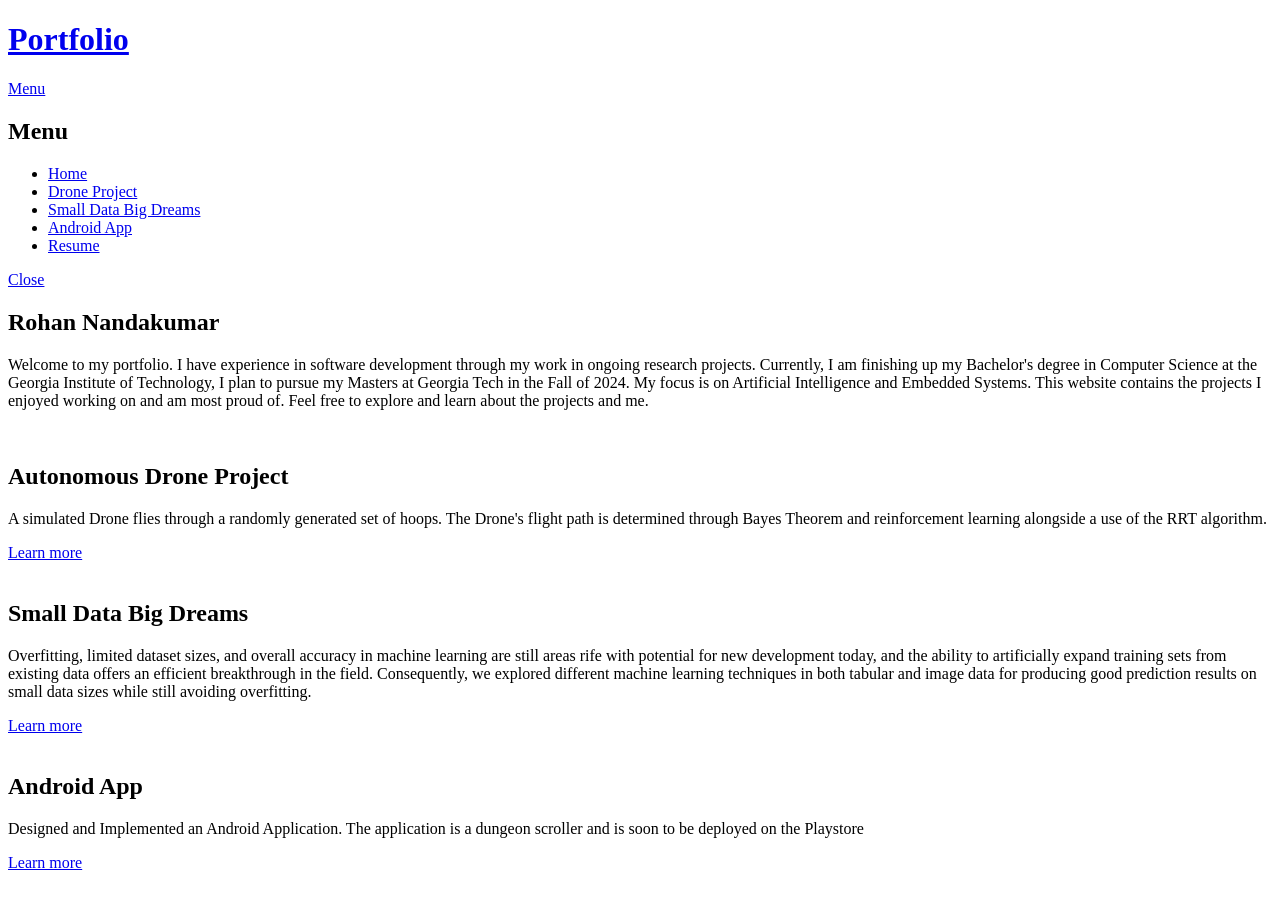
==== index.html @ 7eb334f2 "Update index.html edited about me" ====
<!DOCTYPE HTML>
<!--
	Solid State by HTML5 UP
	html5up.net | @ajlkn
	Free for personal and commercial use under the CCA 3.0 license (html5up.net/license)
-->
<html>
	<head>
		<title>Rohan's Portfolio</title>
		<meta charset="utf-8" />
		<meta name="viewport" content="width=device-width, initial-scale=1, user-scalable=no" />
		<link rel="stylesheet" href="assets/css/main.css" />
		<noscript><link rel="stylesheet" href="assets/css/noscript.css" /></noscript>
	</head>
	<body class="is-preload">

		<!-- Page Wrapper -->
			<div id="page-wrapper">

				<!-- Header -->
					<header id="header" class="alt">
						<h1><a href="index.html">Portfolio</a></h1>
						<nav>
							<a href="#menu">Menu</a>
						</nav>
					</header>

				<!-- Menu -->
					<nav id="menu">
						<div class="inner">
							<h2>Menu</h2>
							<ul class="links">
								<li><a href="index.html">Home</a></li>
								<li><a href="dronep.html">Drone Project</a></li>
								<li><a href="https://rnandakumar2001.github.io/smalldatabigdreams.github.io/">Small Data Big Dreams</a></li>
								<li><a href="https://cs2340-team43.github.io/Team43.github.io/">Android App</a></li>
								<li><a href="#">Resume</a></li>
							</ul>
							<a href="#" class="close">Close</a>
						</div>
					</nav>

				<!-- Banner -->
					<section id="banner">
						<div class="inner">
							<div class="logo"><span class="icon fa-gem"></span></div>
							<h2>Rohan Nandakumar</h2>
							<p>Welcome to my portfolio. I have experience in software development through my work in ongoing research projects. Currently, I am finishing up my Bachelor's degree in Computer Science at the Georgia Institute of Technology, I plan to pursue my Masters at Georgia Tech in the Fall of 2024. My focus is on Artificial Intelligence and Embedded Systems. This website contains the projects I enjoyed working on and am most proud of. Feel free to explore and learn about the projects and me.</p>
						</div>
					</section>

				<!-- Wrapper -->
					<section id="wrapper">

						<!-- One -->
							<section id="one" class="wrapper spotlight style1">
								<div class="inner">
									<a href="#" class="image"><img src="images/pic01.jpg" alt="" /></a>
									<div class="content">
										<h2 class="major">Autonomous Drone Project</h2>
										<p>A simulated Drone flies through a randomly generated set of hoops. The Drone's flight path is determined through Bayes Theorem and reinforcement learning alongside a use of the RRT algorithm.</p>
										<a href="dronep.html" target="_self">Learn more</a>
									</div>
								</div>
							</section>

						<!-- Two -->
							<section id="two" class="wrapper alt spotlight style2">
								<div class="inner">
									<a href="#" class="image"><img src="images/pic02.jpg" alt="" /></a>
									<div class="content">
										<h2 class="major">Small Data Big Dreams</h2>
										<p>Overfitting, limited dataset sizes, and overall accuracy in machine learning are still areas rife with potential for new development today, and the ability to artificially expand training sets from existing data offers an efficient breakthrough in the field. Consequently, we explored different machine learning techniques in both tabular and image data for producing good prediction results on small data sizes while still avoiding overfitting.</p>
										<a href="https://rnandakumar2001.github.io/smalldatabigdreams.github.io/" class="special">Learn more</a>
									</div>
								</div>
							</section>

						<!-- Three -->
							<section id="three" class="wrapper spotlight style3">
								<div class="inner">
									<a href="#" class="image"><img src="images/pic03.jpg" alt="" /></a>
									<div class="content">
										<h2 class="major">Android App</h2>
										<p>Designed and Implemented an Android Application. The application is a dungeon scroller and is soon to be deployed on the Playstore</p>
										<a href="https://cs2340-team43.github.io/Team43.github.io/" class="special">Learn more</a>
									</div>
								</div>
							</section>
			</div>

		<!-- Scripts -->
			<script src="assets/js/jquery.min.js"></script>
			<script src="assets/js/jquery.scrollex.min.js"></script>
			<script src="assets/js/browser.min.js"></script>
			<script src="assets/js/breakpoints.min.js"></script>
			<script src="assets/js/util.js"></script>
			<script src="assets/js/main.js"></script>

	</body>
</html>
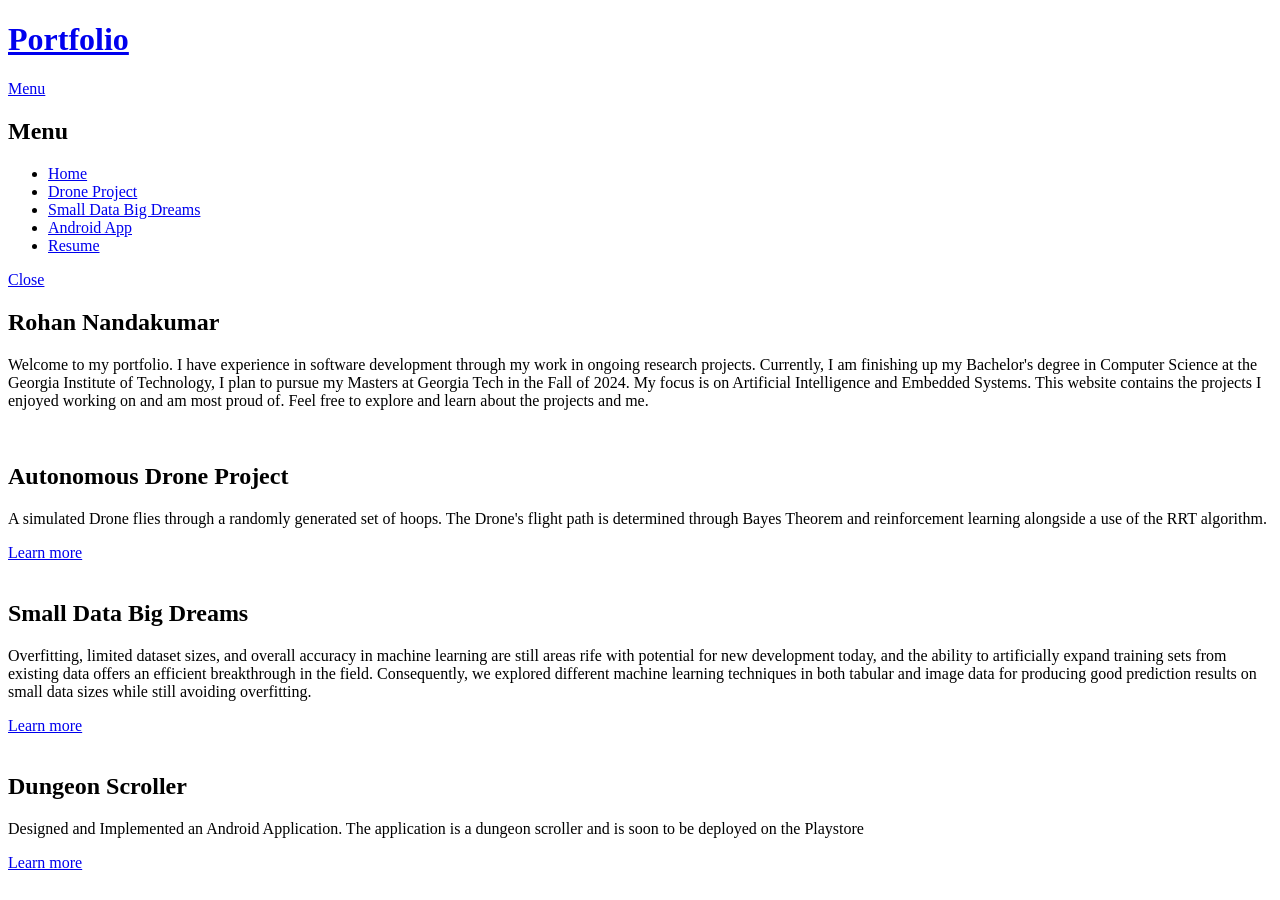
==== commit 2a5e2dd5: "fixed lifestyle issues" ====
--- a/index.html
+++ b/index.html
@@ -59,7 +59,7 @@
 									<div class="content">
 										<h2 class="major">Autonomous Drone Project</h2>
 										<p>A simulated Drone flies through a randomly generated set of hoops. The Drone's flight path is determined through Bayes Theorem and reinforcement learning alongside a use of the RRT algorithm.</p>
-										<a href="dronep.html" target="_self">Learn more</a>
+										<a href="dronep.html" target="_self" class="special">Learn more</a>
 									</div>
 								</div>
 							</section>
@@ -81,7 +81,7 @@
 								<div class="inner">
 									<a href="#" class="image"><img src="images/pic03.jpg" alt="" /></a>
 									<div class="content">
-										<h2 class="major">Android App</h2>
+										<h2 class="major">Dungeon Scroller</h2>
 										<p>Designed and Implemented an Android Application. The application is a dungeon scroller and is soon to be deployed on the Playstore</p>
 										<a href="https://cs2340-team43.github.io/Team43.github.io/" class="special">Learn more</a>
 									</div>
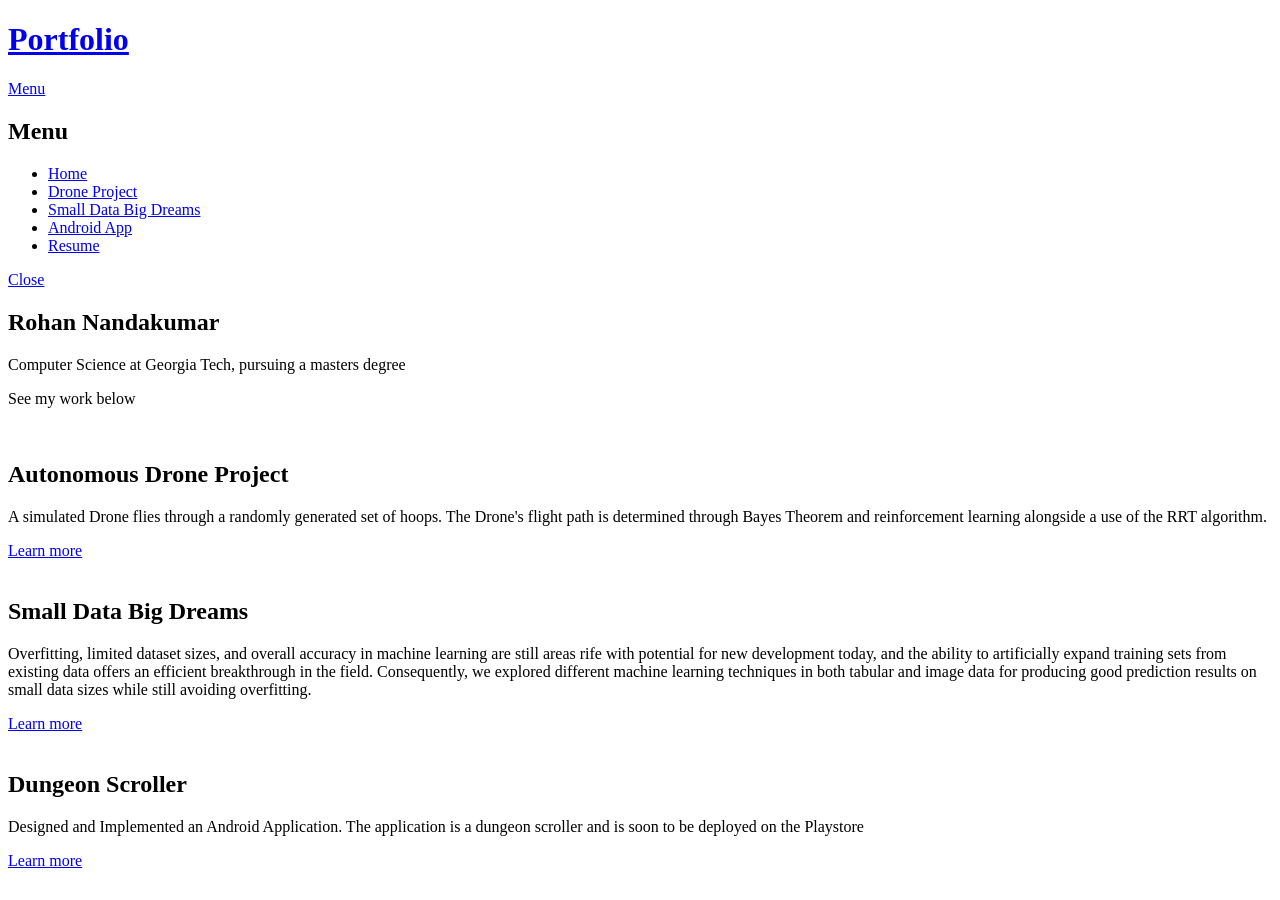
==== commit a4825651: "Update index.html" ====
--- a/index.html
+++ b/index.html
@@ -45,7 +45,8 @@
 						<div class="inner">
 							<div class="logo"><span class="icon fa-gem"></span></div>
 							<h2>Rohan Nandakumar</h2>
-							<p>Welcome to my portfolio. I have experience in software development through my work in ongoing research projects. Currently, I am finishing up my Bachelor's degree in Computer Science at the Georgia Institute of Technology, I plan to pursue my Masters at Georgia Tech in the Fall of 2024. My focus is on Artificial Intelligence and Embedded Systems. This website contains the projects I enjoyed working on and am most proud of. Feel free to explore and learn about the projects and me.</p>
+							<p>Computer Science at Georgia Tech, pursuing a masters degree</p>
+							<p>See my work below</p>
 						</div>
 					</section>
 
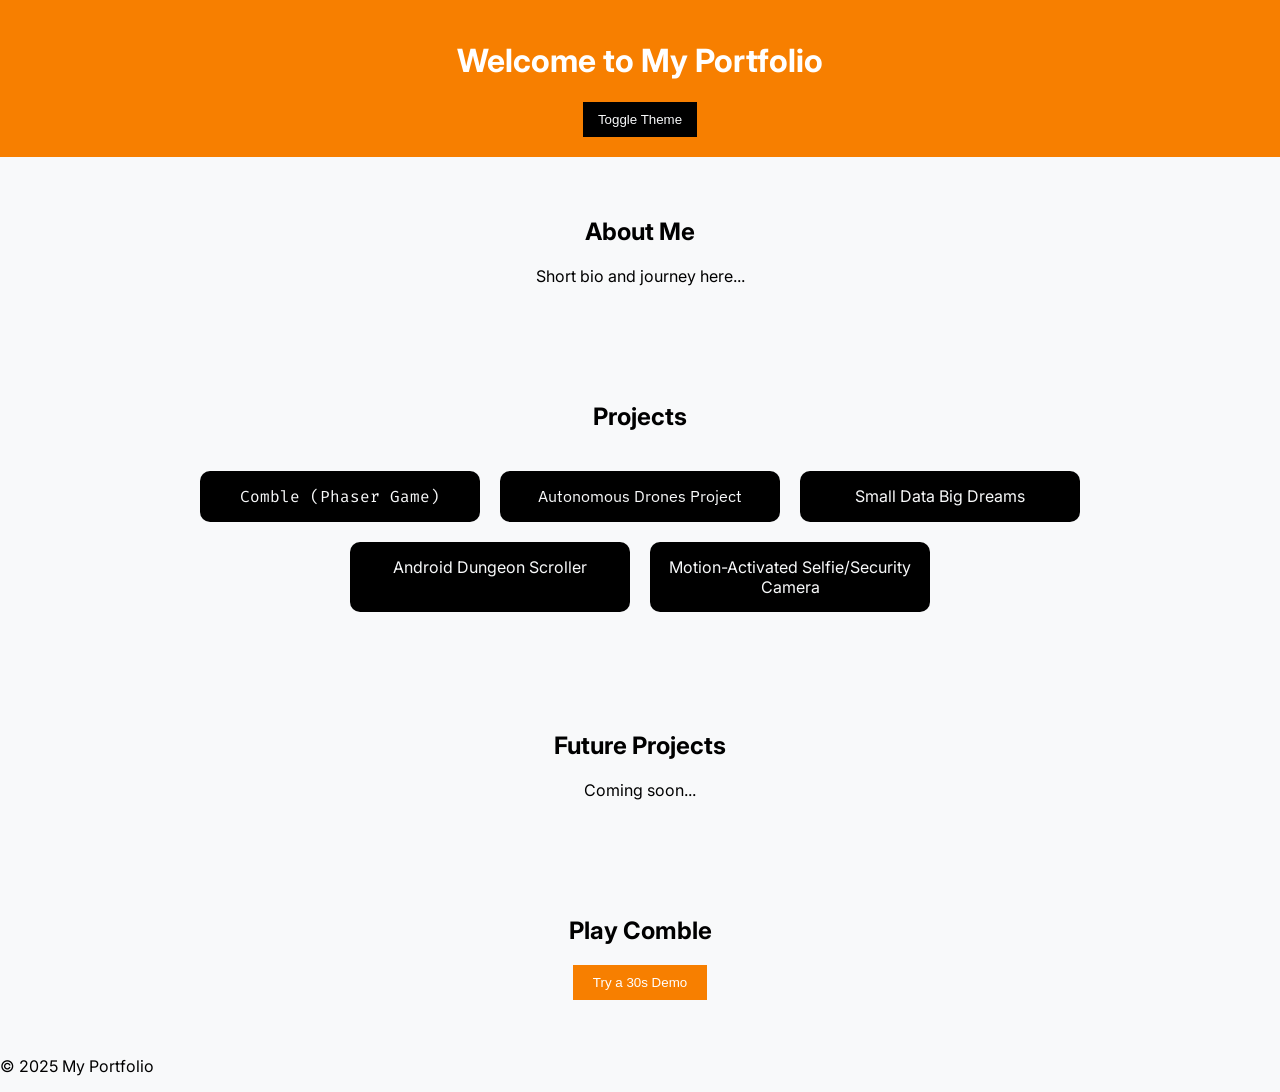
==== commit a9610c8c: "switched to no theme" ====
--- a/index.html
+++ b/index.html
@@ -1,102 +1,50 @@
-<!DOCTYPE HTML>
-<!--
-	Solid State by HTML5 UP
-	html5up.net | @ajlkn
-	Free for personal and commercial use under the CCA 3.0 license (html5up.net/license)
--->
-<html>
-	<head>
-		<title>Rohan's Portfolio</title>
-		<meta charset="utf-8" />
-		<meta name="viewport" content="width=device-width, initial-scale=1, user-scalable=no" />
-		<link rel="stylesheet" href="assets/css/main.css" />
-		<noscript><link rel="stylesheet" href="assets/css/noscript.css" /></noscript>
-	</head>
-	<body class="is-preload">
-
-		<!-- Page Wrapper -->
-			<div id="page-wrapper">
-
-				<!-- Header -->
-					<header id="header" class="alt">
-						<h1><a href="index.html">Portfolio</a></h1>
-						<nav>
-							<a href="#menu">Menu</a>
-						</nav>
-					</header>
-
-				<!-- Menu -->
-					<nav id="menu">
-						<div class="inner">
-							<h2>Menu</h2>
-							<ul class="links">
-								<li><a href="index.html">Home</a></li>
-								<li><a href="dronep.html">Drone Project</a></li>
-								<li><a href="https://rnandakumar2001.github.io/smalldatabigdreams.github.io/">Small Data Big Dreams</a></li>
-								<li><a href="https://cs2340-team43.github.io/Team43.github.io/">Android App</a></li>
-								<li><a href="#">Resume</a></li>
-							</ul>
-							<a href="#" class="close">Close</a>
-						</div>
-					</nav>
-
-				<!-- Banner -->
-					<section id="banner">
-						<div class="inner">
-							<div class="logo"><span class="icon fa-gem"></span></div>
-							<h2>Rohan Nandakumar</h2>
-							<p>Computer Science at Georgia Tech, pursuing a masters degree</p>
-							<p>See my work below</p>
-						</div>
-					</section>
-
-				<!-- Wrapper -->
-					<section id="wrapper">
-
-						<!-- One -->
-							<section id="one" class="wrapper spotlight style1">
-								<div class="inner">
-									<a href="#" class="image"><img src="images/pic01.jpg" alt="" /></a>
-									<div class="content">
-										<h2 class="major">Autonomous Drone Project</h2>
-										<p>A simulated Drone flies through a randomly generated set of hoops. The Drone's flight path is determined through Bayes Theorem and reinforcement learning alongside a use of the RRT algorithm.</p>
-										<a href="dronep.html" target="_self" class="special">Learn more</a>
-									</div>
-								</div>
-							</section>
-
-						<!-- Two -->
-							<section id="two" class="wrapper alt spotlight style2">
-								<div class="inner">
-									<a href="#" class="image"><img src="images/pic02.jpg" alt="" /></a>
-									<div class="content">
-										<h2 class="major">Small Data Big Dreams</h2>
-										<p>Overfitting, limited dataset sizes, and overall accuracy in machine learning are still areas rife with potential for new development today, and the ability to artificially expand training sets from existing data offers an efficient breakthrough in the field. Consequently, we explored different machine learning techniques in both tabular and image data for producing good prediction results on small data sizes while still avoiding overfitting.</p>
-										<a href="https://rnandakumar2001.github.io/smalldatabigdreams.github.io/" class="special">Learn more</a>
-									</div>
-								</div>
-							</section>
-
-						<!-- Three -->
-							<section id="three" class="wrapper spotlight style3">
-								<div class="inner">
-									<a href="#" class="image"><img src="images/pic03.jpg" alt="" /></a>
-									<div class="content">
-										<h2 class="major">Dungeon Scroller</h2>
-										<p>Designed and Implemented an Android Application. The application is a dungeon scroller and is soon to be deployed on the Playstore</p>
-										<a href="https://cs2340-team43.github.io/Team43.github.io/" class="special">Learn more</a>
-									</div>
-								</div>
-							</section>
-			</div>
-
-		<!-- Scripts -->
-			<script src="assets/js/jquery.min.js"></script>
-			<script src="assets/js/jquery.scrollex.min.js"></script>
-			<script src="assets/js/browser.min.js"></script>
-			<script src="assets/js/breakpoints.min.js"></script>
-			<script src="assets/js/util.js"></script>
-			<script src="assets/js/main.js"></script>
-
-	</body>
+<!DOCTYPE html>
+<html lang="en">
+<head>
+    <meta charset="UTF-8">
+    <meta name="viewport" content="width=device-width, initial-scale=1.0">
+    <title>Portfolio</title>
+    <link rel="stylesheet" href="styles.css">
+    <script defer src="script.js"></script>
+    <link href="https://fonts.googleapis.com/css2?family=Inter:wght@300;400;700&family=Fira+Code:wght@400;600&family=IBM+Plex+Sans:wght@400;700&display=swap" rel="stylesheet">
+</head>
+<body>
+    <header>
+        <h1>Welcome to My Portfolio</h1>
+        <button id="theme-toggle">Toggle Theme</button>
+    </header>
+    
+    <section id="about">
+        <h2>About Me</h2>
+        <p>Short bio and journey here...</p>
+    </section>
+    
+    <section id="projects">
+        <h2>Projects</h2>
+        <div class="project-list">
+            <div class="project main comble">Comble (Phaser Game)</div>
+            <div class="project main drone">Autonomous Drones Project</div>
+            <div class="project other">Small Data Big Dreams</div>
+            <div class="project other">Android Dungeon Scroller</div>
+            <div class="project other">Motion-Activated Selfie/Security Camera</div>
+        </div>
+    </section>
+    
+    <section id="future-projects">
+        <h2>Future Projects</h2>
+        <p>Coming soon...</p>
+    </section>
+    
+    <section id="game-demo">
+        <h2>Play Comble</h2>
+        <button id="play-game">Try a 30s Demo</button>
+        <div id="game-container" style="display: none;">
+            <canvas id="gameCanvas"></canvas>
+        </div>
+    </section>
+    
+    <footer>
+        <p>&copy; 2025 My Portfolio</p>
+    </footer>
+</body>
 </html>
--- a/styles.css
+++ b/styles.css
@@ -0,0 +1,95 @@
+/* General Styling */
+body {
+    font-family: 'Inter', sans-serif;
+    margin: 0;
+    padding: 0;
+    background-color: var(--bg-color);
+    color: var(--text-color);
+    transition: background-color 0.3s, color 0.3s;
+}
+
+/* Theme Variables */
+:root {
+    --bg-color: #F8F9FA;
+    --text-color: #000000;
+    --accent-color: #F77F00; /* Goku’s Gi Orange for Light Mode */
+}
+
+.dark-mode {
+    --bg-color: #0D0D10;
+    --text-color: #ffffff;
+    --accent-color: #FF66CC; /* Pink Accent for Dark Mode */
+}
+
+/* Header */
+header {
+    text-align: center;
+    padding: 20px;
+    background-color: var(--accent-color);
+    color: white;
+}
+
+#theme-toggle {
+    padding: 10px 15px;
+    background: var(--text-color);
+    color: var(--bg-color);
+    border: none;
+    cursor: pointer;
+    transition: 0.3s;
+}
+
+#theme-toggle:hover {
+    opacity: 0.8;
+}
+
+/* Sections */
+section {
+    padding: 40px;
+    text-align: center;
+}
+
+.project-list {
+    display: flex;
+    flex-wrap: wrap;
+    justify-content: center;
+    gap: 20px;
+    padding: 20px;
+}
+
+.project {
+    width: 250px;
+    padding: 15px;
+    background: var(--text-color);
+    color: var(--bg-color);
+    border-radius: 10px;
+    transition: transform 0.3s ease, box-shadow 0.3s ease;
+}
+
+.project:hover {
+    transform: translateY(-5px);
+    box-shadow: 0px 4px 10px rgba(0, 0, 0, 0.2);
+}
+
+/* Font Assignments */
+.comble {
+    font-family: 'Fira Code', monospace;
+}
+
+.drone {
+    font-family: 'IBM Plex Sans', sans-serif;
+}
+
+/* Game Demo Section */
+#game-demo button {
+    padding: 10px 20px;
+    background-color: var(--accent-color);
+    color: white;
+    border: none;
+    cursor: pointer;
+    transition: background 0.3s;
+}
+
+#game-demo button:hover {
+    background-color: var(--text-color);
+    color: var(--bg-color);
+}
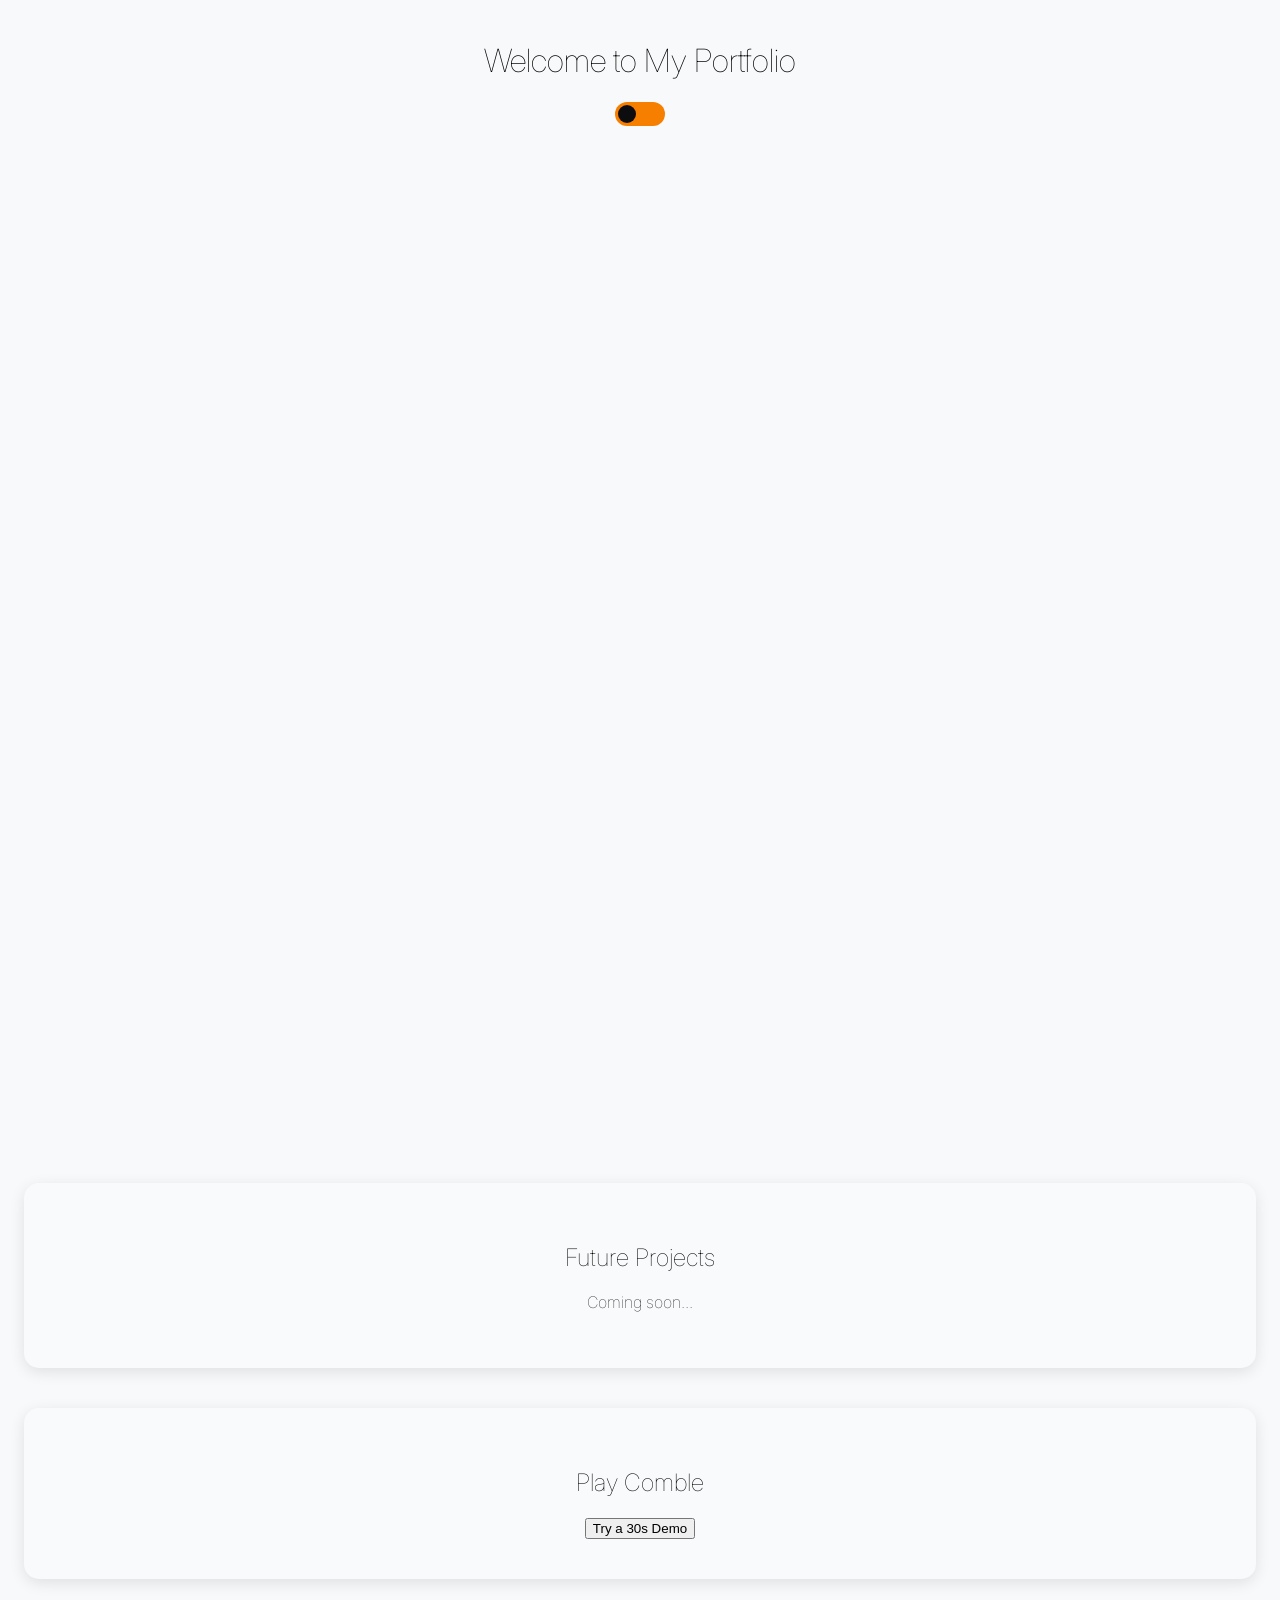
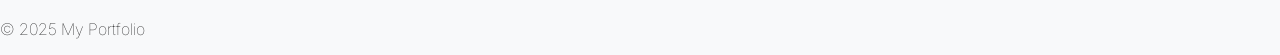
==== commit 97a5198f: "ported over title screen and comble and drones project" ====
--- a/index.html
+++ b/index.html
@@ -11,22 +11,60 @@
 <body>
     <header>
         <h1>Welcome to My Portfolio</h1>
-        <button id="theme-toggle">Toggle Theme</button>
+        <label class="theme-switch">
+            <input type="checkbox" id="theme-toggle">
+            <span class="slider"></span>
+        </label>
     </header>
     
     <section id="about">
         <h2>About Me</h2>
-        <p>Short bio and journey here...</p>
+        <p>
+            Hey there! I'm Rohan, a tech enthusiast from Colorado who's really into AI, robotics, and cloud tech. 
+            At Georgia Tech, I've shaped my studies to dive into hands-on, practical experiences in these areas. 
+            Recently, I had a blast building a large-scale malware analyzer at Amazon using AWS and TypeScript.
+        </p>
+        <p>
+            Growing up in Colorado got me hooked on outdoor adventures—I love tennis, exploring mountain trails, 
+            and hitting the rapids while white-water rafting. These activities keep life fun and constantly inspire my creativity, 
+            especially with robotics and my many small personal projects.
+        </p>
+        <p>
+            When I'm not busy building or exploring, you'll probably find me cheering on the Denver Nuggets or nerding out about the newest 
+            tech trends—I like staying in the loop.
+        </p>
+        <p>
+            Feel free to hit me up to chat about tech, robotics, the outdoors, or even just basketball!
+        </p>
     </section>
     
     <section id="projects">
         <h2>Projects</h2>
-        <div class="project-list">
-            <div class="project main comble">Comble (Phaser Game)</div>
-            <div class="project main drone">Autonomous Drones Project</div>
-            <div class="project other">Small Data Big Dreams</div>
-            <div class="project other">Android Dungeon Scroller</div>
-            <div class="project other">Motion-Activated Selfie/Security Camera</div>
+        <div class="projects-container">
+            <div class="main-projects">
+                <div class="project-card" data-project="comble">
+                    <h3>Comble (Phaser Game)</h3>
+                    <p>A fast-paced JavaScript game where players clear blocks before they stack too high.</p>
+                </div>
+                <div class="project-card" data-project="autonomous-drones">
+                    <h3>Autonomous Drones Project</h3>
+                    <p>Using AI and reinforcement learning, this project simulates autonomous drone navigation.</p>
+                </div>
+            </div>
+            <div class="other-projects">
+                <div class="project-card" data-project="small-data">
+                    <h3>Small Data Big Dreams</h3>
+                    <p>Exploring transfer learning for improving small dataset accuracy in machine learning.</p>
+                </div>
+                <div class="project-card" data-project="android-dungeon">
+                    <h3>Android Dungeon Scroller</h3>
+                    <p>A classic dungeon crawler built for Android, featuring procedurally generated levels.</p>
+                </div>
+                <div class="project-card" data-project="security-camera">
+                    <h3>Motion-Activated Security Camera</h3>
+                    <p>A motion and gesture-activated security camera prototype with a homemade enclosure.</p>
+                </div>
+            </div>
         </div>
     </section>
     
--- a/styles.css
+++ b/styles.css
@@ -8,88 +8,307 @@
     transition: background-color 0.3s, color 0.3s;
 }
 
+/* Load Inter Thin for Home Page */
+h1, h2, p {
+    font-family: 'Inter', sans-serif;
+    font-weight: 100; /* Inter Thin */
+}
+
 /* Theme Variables */
 :root {
     --bg-color: #F8F9FA;
     --text-color: #000000;
     --accent-color: #F77F00; /* Goku’s Gi Orange for Light Mode */
+    --opposite-bg: #0D0D10; /* Dark Mode color for light mode toggle */
 }
 
 .dark-mode {
     --bg-color: #0D0D10;
     --text-color: #ffffff;
     --accent-color: #FF66CC; /* Pink Accent for Dark Mode */
+    --opposite-bg: #F8F9FA; /* Light Mode color for dark mode toggle */
 }
 
 /* Header */
 header {
     text-align: center;
     padding: 20px;
+    background-color: var(--bg-color);
+    color: var(--text-color);
+}
+
+/* Theme Toggle Switch */
+.theme-switch {
+    position: relative;
+    display: inline-block;
+    width: 50px;
+    height: 24px;
+}
+
+.theme-switch input {
+    opacity: 0;
+    width: 0;
+    height: 0;
+}
+
+.slider {
+    position: absolute;
+    cursor: pointer;
+    top: 0;
+    left: 0;
+    right: 0;
+    bottom: 0;
     background-color: var(--accent-color);
-    color: white;
-}
-
-#theme-toggle {
-    padding: 10px 15px;
-    background: var(--text-color);
-    color: var(--bg-color);
-    border: none;
-    cursor: pointer;
-    transition: 0.3s;
-}
-
-#theme-toggle:hover {
-    opacity: 0.8;
-}
-
-/* Sections */
+    transition: 0.4s;
+    border-radius: 24px;
+}
+
+.slider:before {
+    position: absolute;
+    content: "";
+    height: 18px;
+    width: 18px;
+    left: 3px;
+    bottom: 3px;
+    background-color: var(--opposite-bg);
+    transition: 0.4s;
+    border-radius: 50%;
+}
+
+input:checked + .slider {
+    background-color: var(--accent-color);
+}
+
+input:checked + .slider:before {
+    transform: translateX(26px);
+}
+
+/* Sections as Cards */
 section {
     padding: 40px;
     text-align: center;
-}
-
-.project-list {
-    display: flex;
+    margin: 40px auto;
+    max-width: 90%;
+    border-radius: 15px;
+    background: rgba(255, 255, 255, 0.1);
+    box-shadow: 0px 4px 15px rgba(0, 0, 0, 0.1);
+    transition: transform 0.3s ease-in-out, opacity 0.3s ease-in-out;
+}
+
+.dark-mode section {
+    background: rgba(255, 255, 255, 0.05);
+    box-shadow: 0px 4px 15px rgba(255, 255, 255, 0.1);
+}
+
+/* Projects Section */
+.projects-container {
+    display: flex;
+    flex-direction: column;
+    gap: 20px;
+    align-items: center;
+}
+
+.main-projects {
+    display: flex;
+    gap: 20px;
+    justify-content: center;
+    width: 100%;
+}
+
+.other-projects {
+    display: flex;
+    gap: 15px;
+    justify-content: center;
+    width: 80%;
+}
+
+/* Project Cards - Clickable */
+.project-card {
+    padding: 20px;
+    border-radius: 10px;
+    background: #F2F2F2; /* Light silver background */
+    color: var(--text-color);
+    width: 40%;
+    text-align: center;
+    box-shadow: 0px 4px 10px rgba(0, 0, 0, 0.1);
+    border: 2px solid var(--accent-color); /* Thin accent-colored outline */
+    transition: transform 0.3s ease, box-shadow 0.3s ease, border 0.3s ease;
+    cursor: pointer; /* Make the card clickable */
+    text-decoration: none; /* Remove underline */
+    display: flex;
+    flex-direction: column;
+    align-items: center;
+    justify-content: center;
+}
+
+/* Dark Mode - Black Cards with White Text */
+.dark-mode .project-card {
+    background: #000000; /* Black background */
+    color: #ffffff; /* White text */
+    border: 2px solid var(--accent-color); /* Thin pink accent outline */
+}
+
+/* Hover Effects - "Shine" Outline Animation */
+.project-card:hover {
+    transform: translateY(-8px);
+    box-shadow: 0px 4px 15px rgba(0, 0, 0, 0.3);
+    animation: shine 0.2s ease-out;
+}
+
+/* Keyframes for Quick "Shine" Effect */
+@keyframes shine {
+    0% {
+        border-color: var(--accent-color);
+        box-shadow: 0px 0px 8px rgba(0, 0, 0, 0.1);
+    }
+    50% {
+        border-color: #ffffff;
+        box-shadow: 0px 0px 12px rgba(255, 255, 255, 0.5);
+    }
+    100% {
+        border-color: var(--accent-color);
+        box-shadow: 0px 0px 8px rgba(0, 0, 0, 0.1);
+    }
+}
+
+/* Projects Page Styles */
+.large-project {
+    width: 80%;
+    margin: 40px auto;
+    padding: 40px;
+    background: rgba(255, 255, 255, 0.1);
+    border-radius: 15px;
+    text-align: center;
+    box-shadow: 0px 4px 15px rgba(0, 0, 0, 0.1);
+}
+
+/* Special Fonts for Projects */
+#comble h2 {
+    font-family: 'Fira Code', monospace;
+}
+
+#autonomous-drones h2 {
+    font-family: 'IBM Plex Sans', sans-serif;
+}
+
+/* Small Project Layout */
+.small-projects-container {
+    display: flex;
+    justify-content: center;
+    gap: 20px;
     flex-wrap: wrap;
-    justify-content: center;
-    gap: 20px;
+    max-width: 90%;
+    margin: 0 auto;
+}
+
+.small-project {
+    width: 30%;
     padding: 20px;
-}
-
-.project {
-    width: 250px;
+    background: rgba(255, 255, 255, 0.1);
+    border-radius: 10px;
+    text-align: center;
+    box-shadow: 0px 4px 10px rgba(0, 0, 0, 0.1);
+}
+
+/* Dark Mode Adjustments */
+.dark-mode .large-project, .dark-mode .small-project {
+    background: rgba(255, 255, 255, 0.05);
+    box-shadow: 0px 4px 15px rgba(255, 255, 255, 0.1);
+}
+
+/* Home Icon Styling */
+.home-icon {
+    display: inline-flex;
+    align-items: center; /* Vertically centers the icon */
+    justify-content: center;
+    font-size: 22px; /* Adjusted size */
+    text-decoration: none;
+    color: var(--accent-color); /* Match accent color */
+    padding: 8px 12px; /* Slightly increased padding for better balance */
+    border: 2px solid var(--accent-color);
+    border-radius: 6px;
+    transition: background 0.3s ease, color 0.3s ease, transform 0.2s ease;
+}
+
+/* Hover Effect */
+.home-icon:hover {
+    background: var(--accent-color);
+    color: var(--bg-color);
+    transform: scale(1.08);
+}
+
+/* Comble Feature List */
+.comble-features {
+    text-align: left;
+    list-style-type: none;
+    padding: 0;
+    margin: 10px 0;
+}
+
+.comble-features li {
+    margin-bottom: 8px;
+    padding-left: 20px;
+    position: relative;
+}
+
+/* Adds a checkmark before each list item */
+.comble-features li::before {
+    content: "✔";
+    position: absolute;
+    left: 0;
+    color: var(--accent-color);
+    font-weight: bold;
+}
+
+/* Play Comble Button */
+.play-comble-btn {
+    display: inline-block;
+    margin-top: 10px;
+    padding: 10px 18px;
+    font-size: 16px;
+    font-weight: bold;
+    background-color: transparent;
+    border: 2px solid var(--accent-color);
+    color: var(--accent-color);
+    text-decoration: none;
+    border-radius: 6px;
+    box-shadow: 0px 4px 8px rgba(0, 0, 0, 0.2);
+    transition: all 0.3s ease;
+    text-align: center;
+}
+
+/* Hover Effect */
+.play-comble-btn:hover {
+    background: var(--accent-color);
+    color: var(--bg-color);
+    box-shadow: 0px 6px 12px rgba(0, 0, 0, 0.3);
+    transform: scale(1.05);
+}
+
+/* Left-aligned text */
+.left-align {
+    text-align: left;
+    max-width: 80%;
+    margin: 0 auto;
+}
+
+/* Code Box Styling */
+.code-box {
+    background: #0D0D10;
+    color: #ffffff;
+    border: 2px solid var(--accent-color);
     padding: 15px;
-    background: var(--text-color);
-    color: var(--bg-color);
-    border-radius: 10px;
-    transition: transform 0.3s ease, box-shadow 0.3s ease;
-}
-
-.project:hover {
-    transform: translateY(-5px);
-    box-shadow: 0px 4px 10px rgba(0, 0, 0, 0.2);
-}
-
-/* Font Assignments */
-.comble {
+    border-radius: 8px;
+    overflow-x: auto;
     font-family: 'Fira Code', monospace;
-}
-
-.drone {
-    font-family: 'IBM Plex Sans', sans-serif;
-}
-
-/* Game Demo Section */
-#game-demo button {
-    padding: 10px 20px;
-    background-color: var(--accent-color);
-    color: white;
-    border: none;
-    cursor: pointer;
-    transition: background 0.3s;
-}
-
-#game-demo button:hover {
-    background-color: var(--text-color);
-    color: var(--bg-color);
-}
+    max-width: 80%;
+    margin: 10px auto;
+    text-align: left;
+}
+
+/* Ensure Code is Left-Aligned */
+.code-left {
+    text-align: left;
+    display: block;
+    white-space: pre;
+}
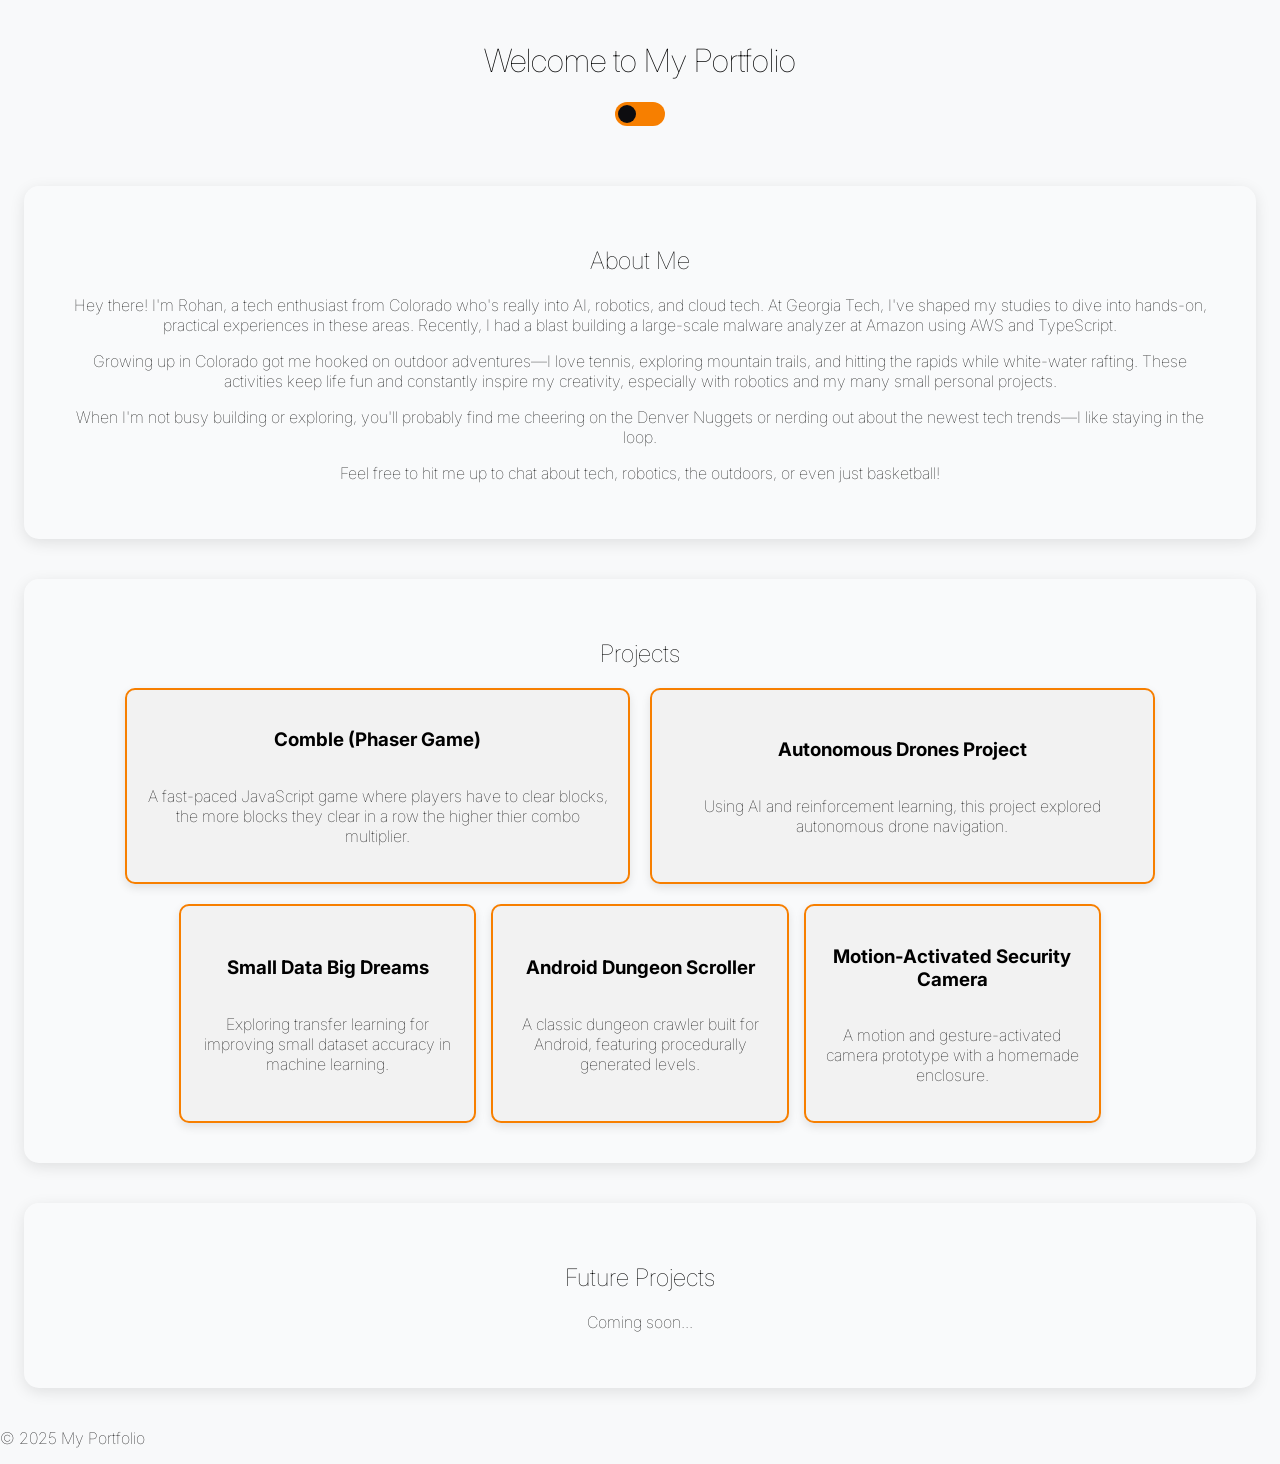
==== commit a0c5a31d: "fixed a little wording on home page" ====
--- a/index.html
+++ b/index.html
@@ -44,11 +44,11 @@
             <div class="main-projects">
                 <div class="project-card" data-project="comble">
                     <h3>Comble (Phaser Game)</h3>
-                    <p>A fast-paced JavaScript game where players clear blocks before they stack too high.</p>
+                    <p>A fast-paced JavaScript game where players have to clear blocks, the more blocks they clear in a row the higher thier combo multiplier.</p>
                 </div>
                 <div class="project-card" data-project="autonomous-drones">
                     <h3>Autonomous Drones Project</h3>
-                    <p>Using AI and reinforcement learning, this project simulates autonomous drone navigation.</p>
+                    <p>Using AI and reinforcement learning, this project explored autonomous drone navigation.</p>
                 </div>
             </div>
             <div class="other-projects">
@@ -62,7 +62,7 @@
                 </div>
                 <div class="project-card" data-project="security-camera">
                     <h3>Motion-Activated Security Camera</h3>
-                    <p>A motion and gesture-activated security camera prototype with a homemade enclosure.</p>
+                    <p>A motion and gesture-activated camera prototype with a homemade enclosure.</p>
                 </div>
             </div>
         </div>
@@ -73,14 +73,6 @@
         <p>Coming soon...</p>
     </section>
     
-    <section id="game-demo">
-        <h2>Play Comble</h2>
-        <button id="play-game">Try a 30s Demo</button>
-        <div id="game-container" style="display: none;">
-            <canvas id="gameCanvas"></canvas>
-        </div>
-    </section>
-    
     <footer>
         <p>&copy; 2025 My Portfolio</p>
     </footer>
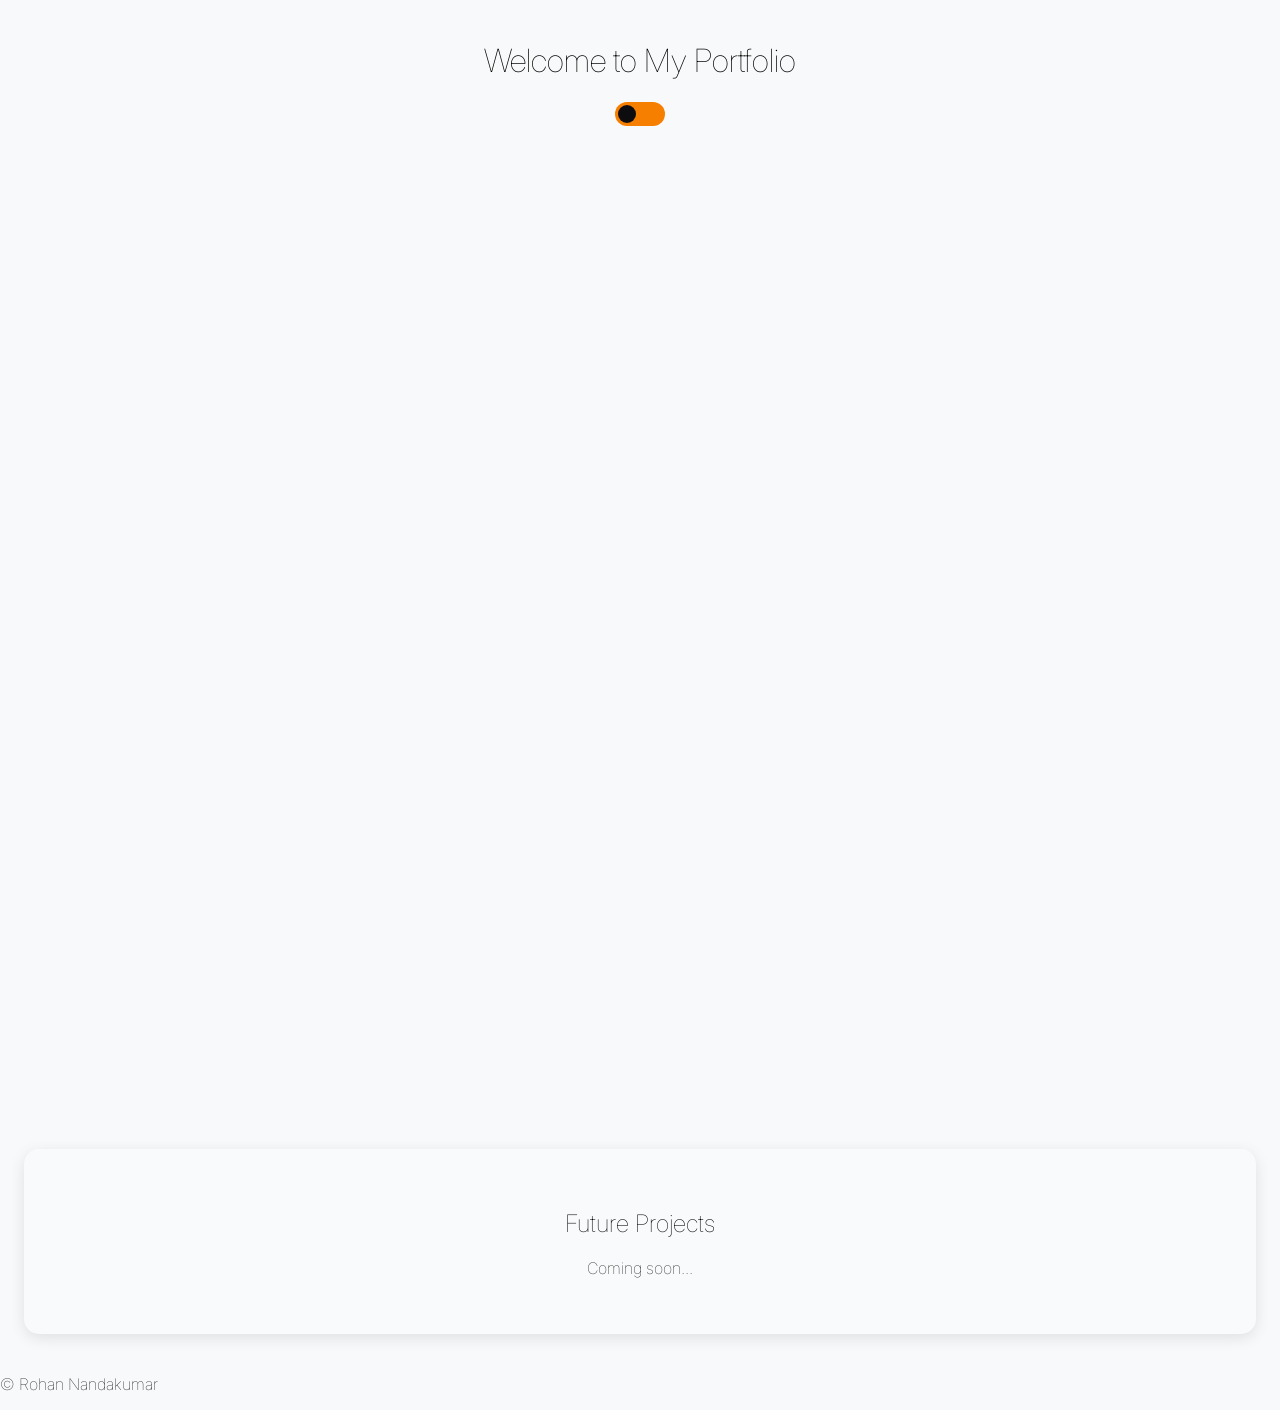
==== commit 38a8f6b8: "fixed bio" ====
--- a/index.html
+++ b/index.html
@@ -19,23 +19,20 @@
     
     <section id="about">
         <h2>About Me</h2>
-        <p>
-            Hey there! I'm Rohan, a tech enthusiast from Colorado who's really into AI, robotics, and cloud tech. 
-            At Georgia Tech, I've shaped my studies to dive into hands-on, practical experiences in these areas. 
-            Recently, I had a blast building a large-scale malware analyzer at Amazon using AWS and TypeScript.
-        </p>
-        <p>
-            Growing up in Colorado got me hooked on outdoor adventures—I love tennis, exploring mountain trails, 
-            and hitting the rapids while white-water rafting. These activities keep life fun and constantly inspire my creativity, 
-            especially with robotics and my many small personal projects.
-        </p>
-        <p>
-            When I'm not busy building or exploring, you'll probably find me cheering on the Denver Nuggets or nerding out about the newest 
-            tech trends—I like staying in the loop.
-        </p>
-        <p>
-            Feel free to hit me up to chat about tech, robotics, the outdoors, or even just basketball!
-        </p>
+        <div class="about-container">
+            <img src="./rohan.png" alt="Rohan Nandakumar" class="about-photo">
+            <p>
+                Hello! I'm Rohan, a tech enthusiast from Colorado who's really into AI, robotics, and cloud tech. 
+                At Georgia Tech, I chose my threads as Artificial Intelligence and Devices to dive deep into what I'm most passionate about. 
+                Hands-on, practical experiences in these areas have shaped my journey. 
+    
+                Technically, I like to toss my hat in many rings—be it Reinforcement Learning or even Web Development. 
+                I'm a big advocate of **exploring your interests** and tying them into your future career. 
+    
+                In my website, you'll find more about the various "rings" I've explored through projects I've taken on, 
+                either solo or with friends. **Hope you enjoy!**
+            </p>
+        </div>
     </section>
     
     <section id="projects">
@@ -74,7 +71,7 @@
     </section>
     
     <footer>
-        <p>&copy; 2025 My Portfolio</p>
+        <p>&copy; Rohan Nandakumar</p>
     </footer>
 </body>
 </html>
--- a/styles.css
+++ b/styles.css
@@ -98,6 +98,30 @@
 .dark-mode section {
     background: rgba(255, 255, 255, 0.05);
     box-shadow: 0px 4px 15px rgba(255, 255, 255, 0.1);
+}
+
+/* About Me Section */
+.about-container {
+    display: flex;
+    align-items: flex-start;
+    max-width: 80%;
+    margin: 0 auto;
+    gap: 20px;
+}
+
+/* About Me Photo */
+.about-photo {
+    width: 150px; /* Adjust as needed */
+    height: auto;
+    border-radius: 10px;
+    box-shadow: 0px 4px 8px rgba(0, 0, 0, 0.2);
+}
+
+/* About Me Text */
+.about-container p {
+    text-align: left;
+    margin: 0; /* Ensures text starts at the same left margin as the image */
+    max-width: 1200px; /* Adjust width as needed */
 }
 
 /* Projects Section */
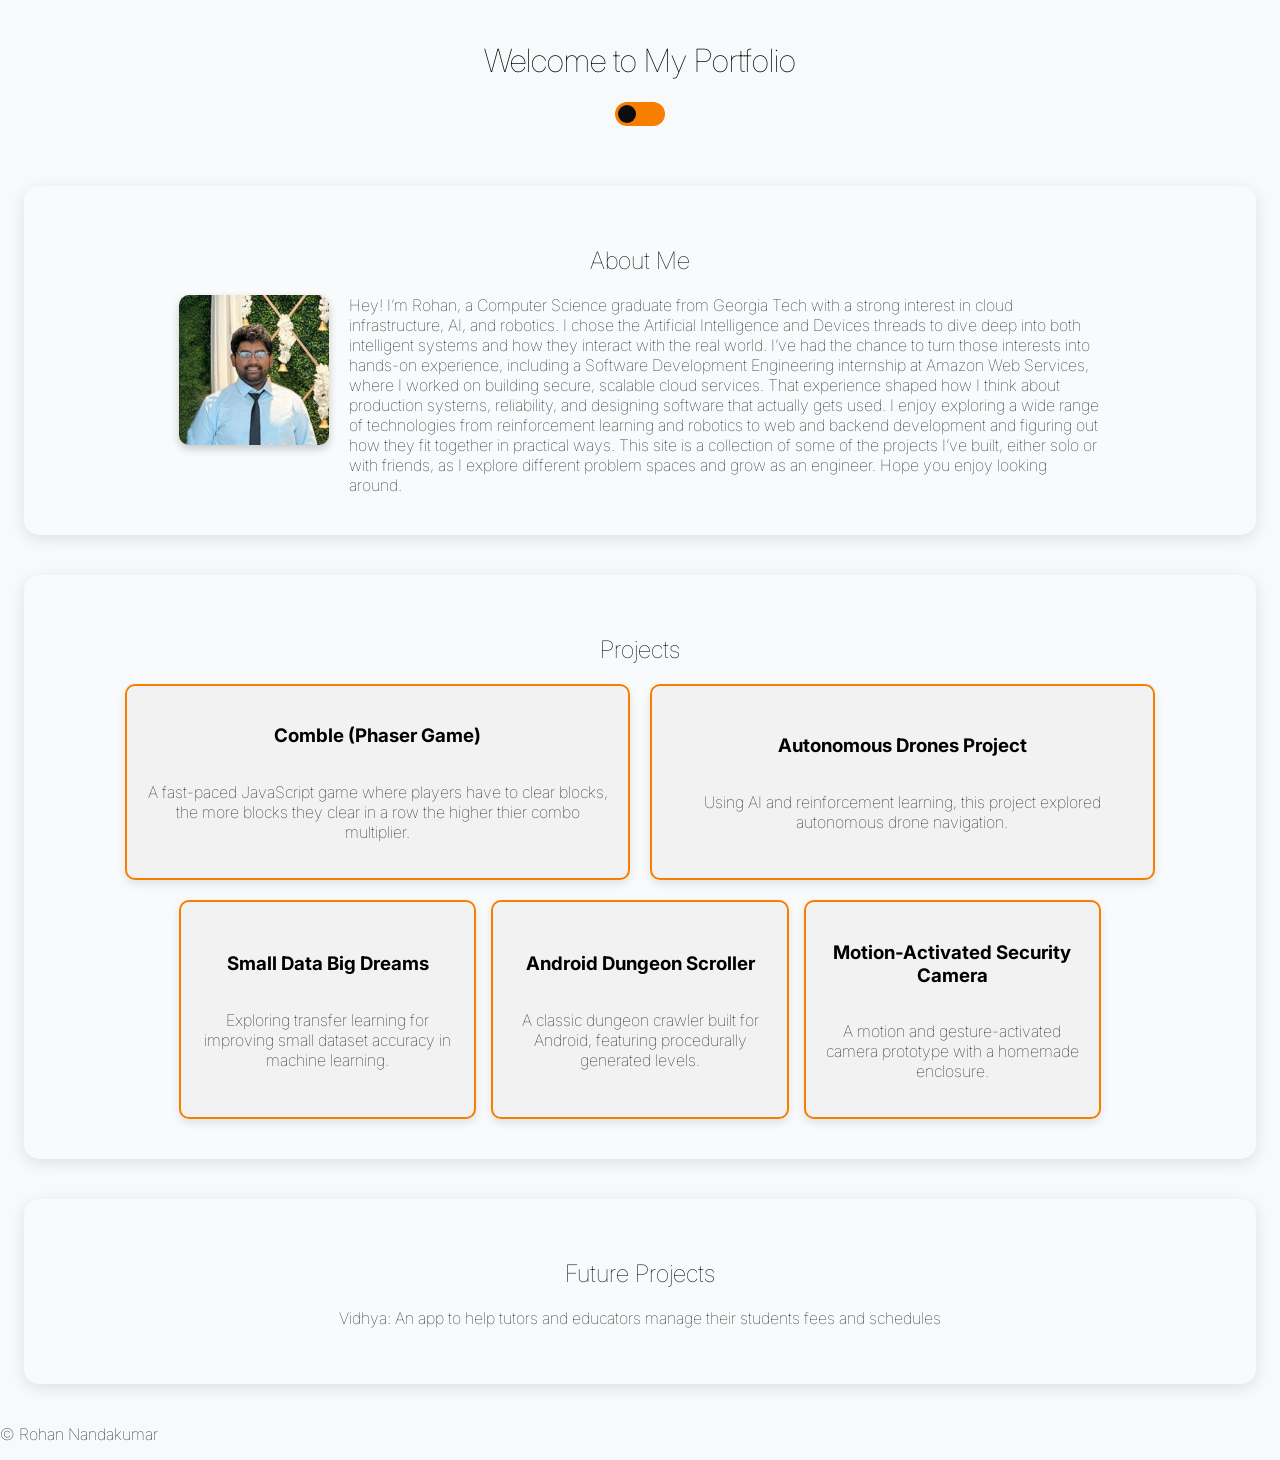
==== commit 3042eb29: "Revise About Me section and future projects Updated personal introduction and project description." ====
--- a/index.html
+++ b/index.html
@@ -22,15 +22,17 @@
         <div class="about-container">
             <img src="./rohan.png" alt="Rohan Nandakumar" class="about-photo">
             <p>
-                Hello! I'm Rohan, a tech enthusiast from Colorado who's really into AI, robotics, and cloud tech. 
-                At Georgia Tech, I chose my threads as Artificial Intelligence and Devices to dive deep into what I'm most passionate about. 
-                Hands-on, practical experiences in these areas have shaped my journey. 
-    
-                Technically, I like to toss my hat in many rings—be it Reinforcement Learning or even Web Development. 
-                I'm a big advocate of **exploring your interests** and tying them into your future career. 
-    
-                In my website, you'll find more about the various "rings" I've explored through projects I've taken on, 
-                either solo or with friends. **Hope you enjoy!**
+                Hey! I’m Rohan, a Computer Science graduate from Georgia Tech with a strong interest in cloud infrastructure, AI, and robotics. 
+                I chose the Artificial Intelligence and Devices threads to dive deep into both intelligent systems and how they interact with the real world.
+
+                I’ve had the chance to turn those interests into hands-on experience, including a Software Development Engineering internship at Amazon Web Services, where I worked on building secure, scalable cloud services. 
+                That experience shaped how I think about production systems, reliability, and designing software that actually gets used.
+
+                I enjoy exploring a wide range of technologies from reinforcement learning and robotics to web and backend development and figuring out how they fit together in practical ways.
+
+                This site is a collection of some of the projects I’ve built, either solo or with friends, as I explore different problem spaces and grow as an engineer. 
+                Hope you enjoy looking around.
+
             </p>
         </div>
     </section>
@@ -67,7 +69,7 @@
     
     <section id="future-projects">
         <h2>Future Projects</h2>
-        <p>Coming soon...</p>
+        <p>Vidhya: An app to help tutors and educators manage their students fees and schedules</p>
     </section>
     
     <footer>
